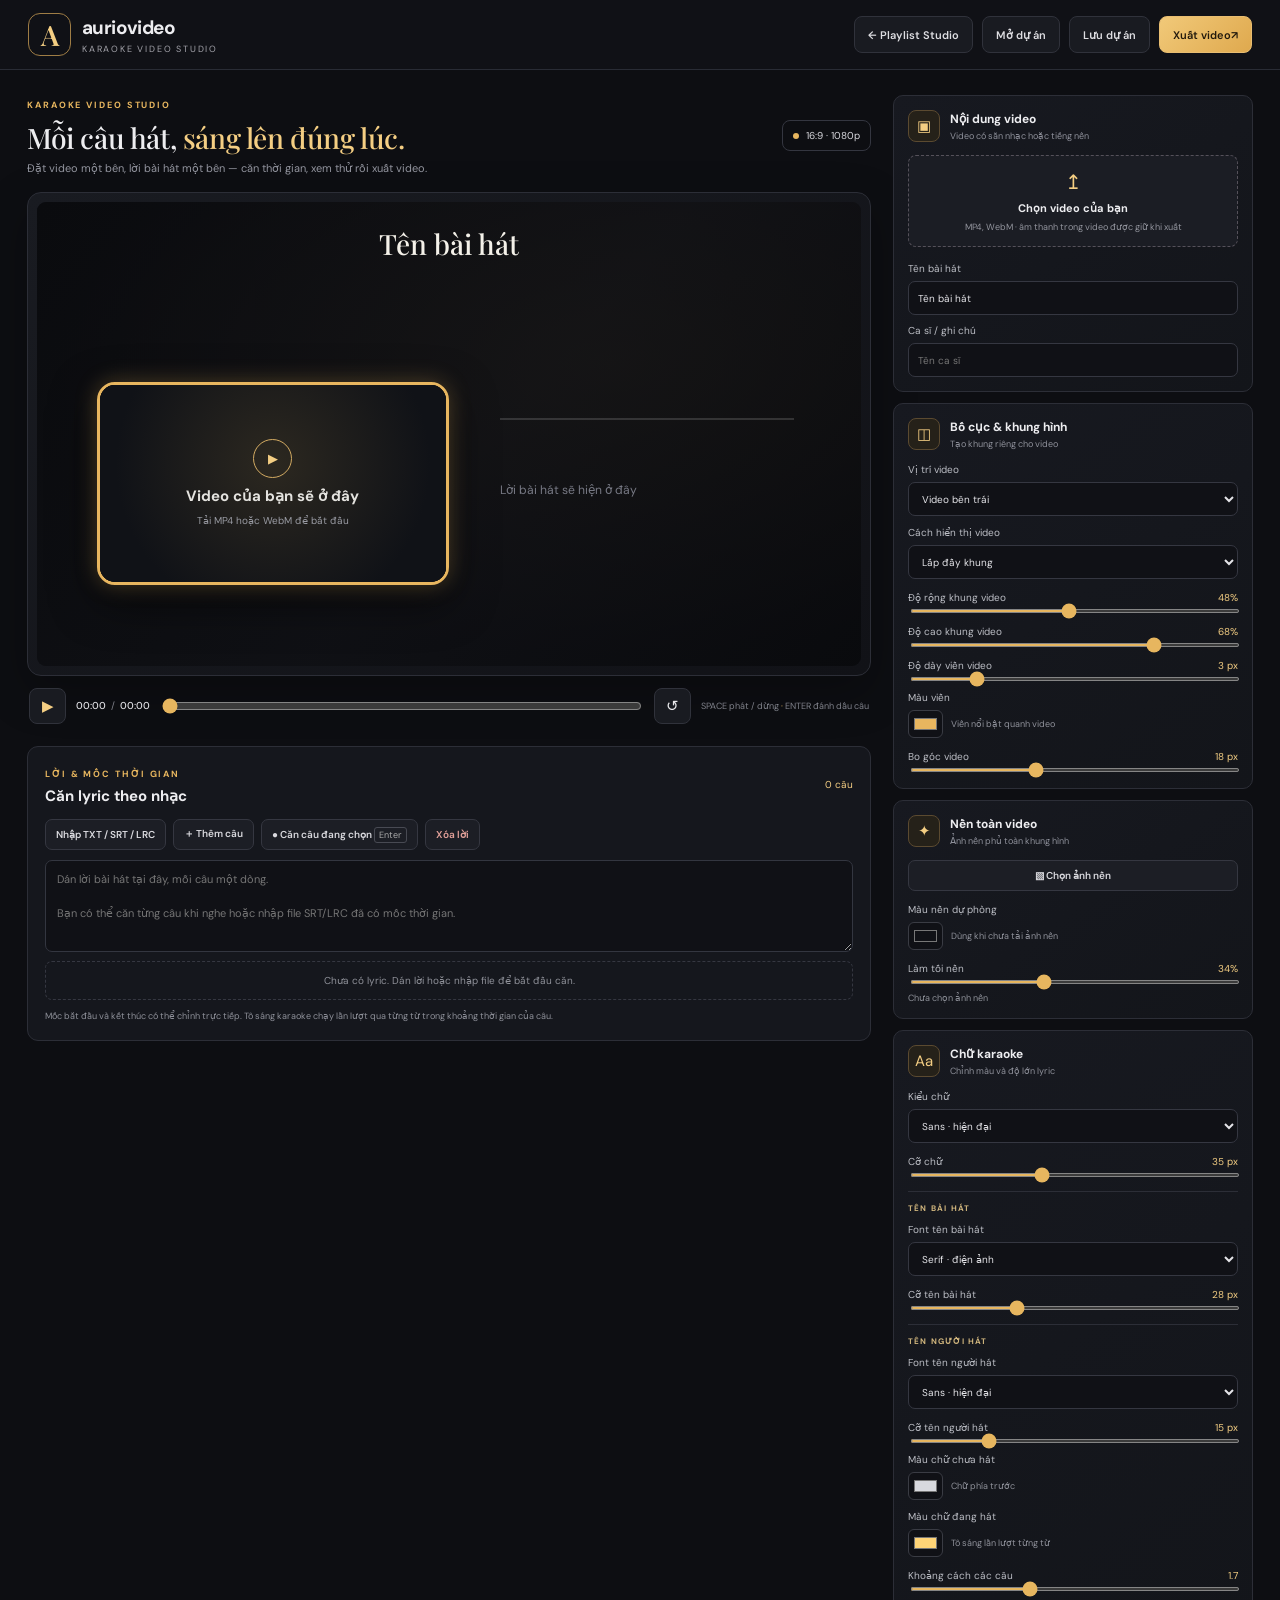
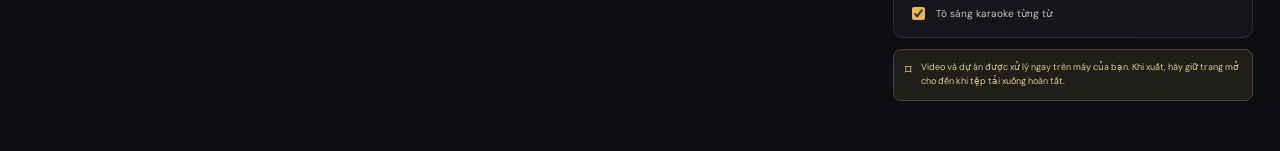
==== karaoke.html @ 1fdf6fb0 "first commit" ====
<!doctype html>
<html lang="vi">
<head>
  <meta charset="utf-8">
  <meta name="viewport" content="width=device-width, initial-scale=1">
  <meta name="theme-color" content="#0d0e12">
  <title>Karaoke Studio · auriovideo</title>
  <link rel="preconnect" href="https://fonts.googleapis.com">
  <link rel="preconnect" href="https://fonts.gstatic.com" crossorigin>
  <link href="https://fonts.googleapis.com/css2?family=DM+Sans:wght@400;500;600;700&family=Playfair+Display:wght@500;600;700&display=swap" rel="stylesheet">
  <link rel="stylesheet" href="./karaoke.css">
</head>
<body>
  <header class="karaoke-topbar">
    <a class="brand" href="./index.html" aria-label="Quay lại auriovideo">
      <span class="brand-mark">A</span>
      <span class="brand-copy"><strong>auriovideo</strong><small>KARAOKE VIDEO STUDIO</small></span>
    </a>
    <div class="topbar-actions">
      <a class="top-link" href="./index.html">← Playlist Studio</a>
      <button class="top-button" id="openProject">Mở dự án</button>
      <button class="top-button" id="saveProject">Lưu dự án</button>
      <button class="top-button top-primary" id="exportVideo">Xuất video <span>↗</span></button>
    </div>
    <button class="mobile-menu" id="mobileMenu" aria-label="Mở menu">☰</button>
  </header>

  <main class="karaoke-workspace">
    <section class="studio-column">
      <div class="page-heading">
        <div>
          <span class="eyebrow">KARAOKE VIDEO STUDIO</span>
          <h1>Mỗi câu hát, <em>sáng lên đúng lúc.</em></h1>
          <p>Đặt video một bên, lời bài hát một bên — căn thời gian, xem thử rồi xuất video.</p>
        </div>
        <span class="quality-badge"><i></i> 16:9 · 1080p</span>
      </div>

      <div class="stage-wrap">
        <div class="stage" id="stage">
          <div class="stage-background" id="stageBackground"></div>
          <div class="stage-shade"></div>
          <header class="stage-heading">
            <div class="song-title" id="songTitlePreview">Tên bài hát</div>
            <div class="song-artist" id="stageArtist"></div>
          </header>
          <div class="stage-content video-left" id="stageContent">
            <div class="video-shell" id="videoShell">
              <video id="sourceVideo" playsinline preload="metadata"></video>
              <div class="video-empty" id="videoEmpty">
                <span>▶</span>
                <strong>Video của bạn sẽ ở đây</strong>
                <small>Tải MP4 hoặc WebM để bắt đầu</small>
              </div>
            </div>
            <section class="lyric-panel" id="lyricPanel">
              <div class="lyric-progress"><i id="lyricProgress"></i></div>
              <div class="stage-lyrics" id="stageLyrics" aria-live="off">
                <p class="stage-placeholder">Lời bài hát sẽ hiện ở đây</p>
              </div>
            </section>
          </div>
          <div class="stage-loader" id="stageLoader" hidden><i></i> Đang chuẩn bị video…</div>
        </div>
      </div>

      <div class="transport">
        <button class="transport-button transport-play" id="playPause" aria-label="Phát hoặc tạm dừng">▶</button>
        <span class="transport-time"><b id="currentTime">00:00</b><span>/</span><b id="totalTime">00:00</b></span>
        <input id="seekBar" type="range" min="0" max="1000" value="0" aria-label="Tua video">
        <button class="transport-button" id="restartVideo" aria-label="Về đầu video">↺</button>
        <span class="key-hint">SPACE phát / dừng <i>·</i> ENTER đánh dấu câu</span>
      </div>

      <section class="lyrics-editor">
        <div class="lyrics-editor-head">
          <div><span class="eyebrow">LỜI & MỐC THỜI GIAN</span><h2>Căn lyric theo nhạc</h2></div>
          <span class="cue-count" id="cueCount">0 câu</span>
        </div>
        <div class="lyrics-actions">
          <button class="secondary-button" id="importLyrics">Nhập TXT / SRT / LRC</button>
          <button class="secondary-button" id="addCue">＋ Thêm câu</button>
          <button class="secondary-button" id="markCue">● Căn câu đang chọn <kbd>Enter</kbd></button>
          <button class="secondary-button secondary-danger" id="clearLyrics">Xóa lời</button>
        </div>
        <textarea id="lyricsInput" class="lyrics-input" placeholder="Dán lời bài hát tại đây, mỗi câu một dòng.&#10;&#10;Bạn có thể căn từng câu khi nghe hoặc nhập file SRT/LRC đã có mốc thời gian."></textarea>
        <div class="cue-list" id="cueList"></div>
        <p class="footnote">Mốc bắt đầu và kết thúc có thể chỉnh trực tiếp. Tô sáng karaoke chạy lần lượt qua từng từ trong khoảng thời gian của câu.</p>
      </section>
    </section>

    <aside class="settings-column">
      <section class="settings-card">
        <div class="card-title"><span class="card-icon">▣</span><div><h2>Nội dung video</h2><p>Video có sẵn nhạc hoặc tiếng nền</p></div></div>
        <button class="upload-box" id="chooseVideo">
          <span class="upload-icon">↥</span><strong id="videoFileName">Chọn video của bạn</strong>
          <small>MP4, WebM · âm thanh trong video được giữ khi xuất</small>
        </button>
        <div class="mini-controls">
          <label class="input-label" for="songTitle">Tên bài hát</label>
          <input class="text-input" id="songTitle" value="Tên bài hát" placeholder="Tên bài hát">
          <label class="input-label" for="artistName">Ca sĩ / ghi chú</label>
          <input class="text-input" id="artistName" value="" placeholder="Tên ca sĩ">
        </div>
        <input type="file" id="videoFile" accept="video/mp4,video/webm,video/quicktime" hidden>
        <input type="file" id="lyricsFile" accept=".txt,.srt,.lrc,text/plain" hidden>
        <input type="file" id="backgroundFile" accept="image/*" hidden>
        <input type="file" id="projectFile" accept=".json,application/json" hidden>
      </section>

      <section class="settings-card">
        <div class="card-title"><span class="card-icon">◫</span><div><h2>Bố cục & khung hình</h2><p>Tạo khung riêng cho video</p></div></div>
        <label class="control-label" for="videoSide">Vị trí video</label>
        <select class="select-input" id="videoSide"><option value="left">Video bên trái</option><option value="right">Video bên phải</option></select>
        <label class="control-label" for="videoFit">Cách hiển thị video</label>
        <select class="select-input" id="videoFit"><option value="cover">Lấp đầy khung</option><option value="contain">Hiện trọn video</option></select>
        <label class="range-label" for="videoSize"><span>Độ rộng khung video</span><output id="videoSizeValue">48%</output></label>
        <input class="range-input" id="videoSize" type="range" min="35" max="62" value="48">
        <label class="range-label" for="videoHeight"><span>Độ cao khung video</span><output id="videoHeightValue">68%</output></label>
        <input class="range-input" id="videoHeight" type="range" min="38" max="78" value="68">
        <label class="range-label" for="borderWidth"><span>Độ dày viền video</span><output id="borderWidthValue">3 px</output></label>
        <input class="range-input" id="borderWidth" type="range" min="0" max="16" value="3">
        <label class="control-label" for="borderColor">Màu viền</label>
        <div class="color-row"><input id="borderColor" type="color" value="#e8b65f"><span>Viền nổi bật quanh video</span></div>
        <label class="range-label" for="borderRadius"><span>Bo góc video</span><output id="borderRadiusValue">18 px</output></label>
        <input class="range-input" id="borderRadius" type="range" min="0" max="48" value="18">
      </section>

      <section class="settings-card">
        <div class="card-title"><span class="card-icon">✦</span><div><h2>Nền toàn video</h2><p>Ảnh nền phủ toàn khung hình</p></div></div>
        <button class="secondary-button full-button" id="chooseBackground">▧ Chọn ảnh nền</button>
        <div class="control-label background-label">Màu nền dự phòng</div>
        <div class="color-row"><input id="backgroundColor" type="color" value="#101116"><span>Dùng khi chưa tải ảnh nền</span></div>
        <label class="range-label" for="backgroundDim"><span>Làm tối nền</span><output id="backgroundDimValue">34%</output></label>
        <input class="range-input" id="backgroundDim" type="range" min="0" max="85" value="34">
        <button class="text-button" id="removeBackground" hidden>Bỏ ảnh nền</button>
        <div class="asset-name" id="backgroundName">Chưa chọn ảnh nền</div>
      </section>

      <section class="settings-card">
        <div class="card-title"><span class="card-icon">Aa</span><div><h2>Chữ karaoke</h2><p>Chỉnh màu và độ lớn lyric</p></div></div>
        <label class="control-label" for="fontFamily">Kiểu chữ</label>
        <select class="select-input" id="fontFamily"><option value="sans">Sans · hiện đại</option><option value="serif">Serif · điện ảnh</option></select>
        <label class="range-label" for="fontSize"><span>Cỡ chữ</span><output id="fontSizeValue">35 px</output></label>
        <input class="range-input" id="fontSize" type="range" min="20" max="58" value="35">
        <div class="text-style-divider">TÊN BÀI HÁT</div>
        <label class="control-label" for="titleFontFamily">Font tên bài hát</label>
        <select class="select-input" id="titleFontFamily"><option value="serif">Serif · điện ảnh</option><option value="sans">Sans · hiện đại</option></select>
        <label class="range-label" for="titleFontSize"><span>Cỡ tên bài hát</span><output id="titleFontSizeValue">28 px</output></label>
        <input class="range-input" id="titleFontSize" type="range" min="16" max="54" value="28">
        <div class="text-style-divider">TÊN NGƯỜI HÁT</div>
        <label class="control-label" for="artistFontFamily">Font tên người hát</label>
        <select class="select-input" id="artistFontFamily"><option value="sans">Sans · hiện đại</option><option value="serif">Serif · điện ảnh</option></select>
        <label class="range-label" for="artistFontSize"><span>Cỡ tên người hát</span><output id="artistFontSizeValue">15 px</output></label>
        <input class="range-input" id="artistFontSize" type="range" min="10" max="32" value="15">
        <label class="control-label" for="lyricColor">Màu chữ chưa hát</label>
        <div class="color-row"><input id="lyricColor" type="color" value="#d8d9de"><span>Chữ phía trước</span></div>
        <label class="control-label" for="highlightColor">Màu chữ đang hát</label>
        <div class="color-row"><input id="highlightColor" type="color" value="#ffd477"><span>Tô sáng lần lượt từng từ</span></div>
        <label class="range-label" for="lineSpacing"><span>Khoảng cách các câu</span><output id="lineSpacingValue">1.7</output></label>
        <input class="range-input" id="lineSpacing" type="range" min="12" max="26" value="17">
        <label class="check-control"><input id="wordHighlight" type="checkbox" checked><span>Tô sáng karaoke từng từ</span></label>
      </section>

      <div class="privacy-callout"><span>⌑</span><p>Video và dự án được xử lý ngay trên máy của bạn. Khi xuất, hãy giữ trang mở cho đến khi tệp tải xuống hoàn tất.</p></div>
    </aside>
  </main>

  <div class="toast" id="toast" role="status" aria-live="polite"></div>
  <script src="./karaoke.js"></script>
</body>
</html>
---- karaoke.css ----
:root {
  color-scheme: dark;
  --bg: #0d0e12;
  --panel: #15171d;
  --panel-deep: #101116;
  --line: #292c35;
  --muted: #92949e;
  --text: #ededf0;
  --gold: #e7b65f;
  --gold-light: #f4ce83;
  font-family: "DM Sans", sans-serif;
}
* { box-sizing: border-box; }
body { margin: 0; background: var(--bg); color: var(--text); font-size: 13px; }
button, input, select, textarea { font: inherit; color: inherit; }
button { cursor: pointer; }
.karaoke-topbar { height: 70px; display: flex; align-items: center; justify-content: space-between; gap: 20px; padding: 9px 28px; border-bottom: 1px solid var(--line); background: #101116; }
.brand { display: flex; align-items: center; gap: 11px; color: inherit; text-decoration: none; }
.brand-mark { width: 43px; height: 43px; display: grid; place-items: center; border: 1px solid #9f7d45; border-radius: 12px; color: var(--gold-light); font: 600 28px "Playfair Display",serif; }
.brand-copy { display: grid; gap: 3px; }
.brand-copy strong { font-size: 19px; letter-spacing: -.6px; }
.brand-copy small { color: #a3a3aa; font-size: 9px; letter-spacing: 1.8px; }
.topbar-actions { display: flex; align-items: center; gap: 9px; }
.top-link, .top-button { min-height: 37px; display: inline-flex; align-items: center; justify-content: center; padding: 0 13px; border: 1px solid #30323b; border-radius: 8px; background: #191b21; color: #dddde1; text-decoration: none; font-size: 11px; font-weight: 600; }
.top-link:hover, .top-button:hover { border-color: #8e7143; }
.top-primary { border-color: #e8bd71; background: linear-gradient(135deg,#f1c979,#dfa94e); color: #231a0d; }
.top-primary:disabled { opacity: .7; cursor: wait; }
.mobile-menu { display: none; width: 38px; height: 38px; border: 1px solid var(--line); border-radius: 8px; background: transparent; }
.karaoke-workspace { display: grid; grid-template-columns: minmax(0,1fr) 360px; align-items: start; gap: 22px; max-width: 1660px; margin: 0 auto; padding: 25px 27px 50px; }
.studio-column { min-width: 0; }
.page-heading { display: flex; align-items: center; justify-content: space-between; gap: 20px; margin: 0 0 17px; }
.eyebrow { color: var(--gold); font-size: 9px; font-weight: 700; letter-spacing: 1.9px; }
h1 { margin: 7px 0 5px; font: 500 clamp(23px,2.2vw,31px) "Playfair Display",serif; letter-spacing: -.4px; }
h1 em { color: var(--gold-light); font-style: normal; }
.page-heading p { margin: 0; color: var(--muted); font-size: 11px; }
.quality-badge { flex: 0 0 auto; padding: 8px 10px; border: 1px solid #343640; border-radius: 8px; color: #d9d9de; font-size: 10px; }
.quality-badge i { display: inline-block; width: 6px; height: 6px; margin-right: 4px; border-radius: 50%; background: var(--gold); }
.stage-wrap { padding: 9px; border: 1px solid #2c2e37; border-radius: 14px; background: linear-gradient(145deg,#191b21,#111217); box-shadow: 0 16px 45px #0004; }
.stage { position: relative; isolation: isolate; overflow: hidden; width: 100%; aspect-ratio: 16/9; border-radius: 9px; background: #11131a; }
.stage-background { position: absolute; z-index: -3; inset: 0; background-position: center; background-size: cover; background-color: #101116; }
.stage-shade { position: absolute; z-index: -2; inset: 0; background: linear-gradient(130deg,#08090c82,#111217a8 54%,#08090ca8); }
.stage-heading { position: absolute; z-index: 2; top: 5%; left: 5%; right: 5%; text-align: center; }
.stage-heading .song-title { max-width: 100%; font: 500 clamp(16px,2vw,28px) "Playfair Display",serif; }
.stage-heading .song-artist { font: 400 clamp(10px,1.1vw,15px) "DM Sans",sans-serif; }
.stage-content { position: absolute; inset: 0; display: flex; align-items: center; justify-content: space-evenly; gap: 4%; padding: 16% 5.5% 4%; }
.stage-content.video-right { flex-direction: row-reverse; }
.video-shell { position: relative; flex: 0 1 var(--video-size,48%); width: var(--video-size,48%); height: var(--video-height,68%); min-width: 30%; overflow: hidden; border: var(--video-border,3px) solid var(--border-color,#e8b65f); border-radius: var(--video-radius,18px); background: #07080a; box-shadow: 0 0 22px color-mix(in srgb,var(--border-color,#e8b65f) 29%,transparent),0 15px 45px #0009; }
.video-shell video { display: block; width: 100%; height: 100%; object-fit: var(--video-fit,cover); background: #08090c; }
.video-empty { position: absolute; inset: 0; display: flex; flex-direction: column; align-items: center; justify-content: center; gap: 8px; padding: 15px; color: #e4e3df; background: radial-gradient(circle at 50% 40%,#2c2820,#101217 75%); text-align: center; }
.video-empty[hidden] { display: none; }
.video-empty > span { display: grid; place-items: center; width: 39px; height: 39px; border: 1px solid #d2aa62; border-radius: 50%; color: var(--gold-light); font-size: 13px; }
.video-empty strong { font-size: clamp(10px,1.2vw,15px); }
.video-empty small { color: #999ba3; font-size: clamp(8px,.8vw,10px); }
.lyric-panel { flex: 0 1 42%; width: 42%; min-width: 30%; display: flex; flex-direction: column; justify-content: center; min-height: 66%; padding: 2% 1%; text-align: left; }
.song-title { overflow: hidden; color: #f4f1e9; text-overflow: ellipsis; white-space: nowrap; }
.song-artist { min-height: 1.5em; margin-top: 4px; overflow: hidden; color: #c3c4ca; text-overflow: ellipsis; white-space: nowrap; }
.lyric-progress { width: 100%; height: 2px; margin: 0 0 12px; overflow: hidden; background: #ffffff25; }
.lyric-progress i { display: block; width: 0; height: 100%; background: var(--highlight-color,#ffd477); box-shadow: 0 0 9px var(--highlight-color,#ffd477); transition: width .12s linear; }
.stage-lyrics { display: flex; flex-direction: column; justify-content: center; gap: 8px; min-height: 116px; max-height: 44%; overflow: hidden; }
.stage-lyrics p { margin: 0; overflow: hidden; color: var(--lyric-color,#d8d9de); font-size: clamp(9px,1.05vw,14px); line-height: var(--line-height,1.7); text-overflow: ellipsis; white-space: nowrap; transition: color .2s,opacity .2s,transform .2s; }
.stage-lyrics p.past { opacity: .32; }
.stage-lyrics p.upcoming { opacity: .48; }
.stage-lyrics p.active { color: #fff; opacity: 1; font-weight: 700; transform: translateX(2px); }
.karaoke-word { color: var(--lyric-color,#d8d9de); transition: color .08s,text-shadow .08s; }
.karaoke-word.sung { color: var(--highlight-color,#ffd477); text-shadow: 0 0 12px color-mix(in srgb,var(--highlight-color,#ffd477) 45%,transparent); }
.stage-placeholder { color: #777984!important; font-size: clamp(9px,.95vw,13px)!important; font-weight: 400!important; }
.stage-loader { position: absolute; inset: 0; display: flex; align-items: center; justify-content: center; gap: 10px; background: #0d0e12ce; color: #f0d59f; font-size: 12px; }
.stage-loader[hidden] { display: none; }
.stage-loader i { width: 16px; height: 16px; border: 2px solid #ffffff40; border-top-color: var(--gold); border-radius: 50%; animation: loader-spin .7s linear infinite; }
@keyframes loader-spin { to { transform: rotate(360deg); } }
.transport { display: flex; align-items: center; gap: 10px; margin: 12px 2px 22px; }
.transport-button { flex: 0 0 37px; height: 36px; border: 1px solid #30323b; border-radius: 8px; background: #191b21; color: #e8e8eb; font-size: 15px; }
.transport-button:hover { border-color: #987748; color: var(--gold-light); }
.transport-play { color: var(--gold-light); }
.transport-time { display: flex; gap: 5px; white-space: nowrap; color: #dddde1; font-size: 10px; font-variant-numeric: tabular-nums; }
.transport-time b { font-weight: 500; }
.transport-time span, .key-hint { color: #7f818a; }
#seekBar { flex: 1; min-width: 35px; accent-color: var(--gold); }
.key-hint { white-space: nowrap; font-size: 9px; }
.key-hint i { color: var(--gold); font-style: normal; }
.lyrics-editor { padding: 17px; border: 1px solid #2c2e37; border-radius: 11px; background: var(--panel); }
.lyrics-editor-head { display: flex; align-items: center; justify-content: space-between; gap: 12px; }
.lyrics-editor h2 { margin: 5px 0 0; font-size: 15px; }
.cue-count { color: var(--gold-light); font-size: 10px; }
.lyrics-actions { display: flex; flex-wrap: wrap; gap: 7px; margin: 13px 0 10px; }
.secondary-button { min-height: 31px; padding: 0 10px; border: 1px solid #353741; border-radius: 7px; background: #1c1e25; color: #d9d9de; font-size: 10px; font-weight: 600; }
.secondary-button:hover { border-color: #8e7143; color: var(--gold-light); }
.secondary-danger { color: #e2a099; }
kbd { padding: 1px 4px; border: 1px solid #484a53; border-radius: 3px; color: #aaa; font: 9px "DM Sans",sans-serif; }
.lyrics-input { display: block; width: 100%; min-height: 92px; padding: 10px 11px; resize: vertical; border: 1px solid #333640; border-radius: 7px; outline: none; background: #101116; color: #e5e5e8; font-size: 11px; line-height: 1.55; }
.lyrics-input:focus, .text-input:focus, .select-input:focus { border-color: #967747; }
.cue-list { display: grid; gap: 5px; margin-top: 9px; }
.cue-row { display: grid; grid-template-columns: 27px minmax(0,1fr) 78px 78px 27px; align-items: center; gap: 6px; padding: 6px 7px; border: 1px solid #2c2e37; border-radius: 7px; background: #191b21; }
.cue-row.active { border-color: #a48249; background: #211f1b; }
.cue-row.selected:not(.active) { border-color: #6a5a3c; }
.empty-cues { padding: 12px; border: 1px dashed #353741; border-radius: 7px; color: #8f9199; text-align: center; font-size: 10px; }
.cue-index { color: #8d909a; text-align: center; font-size: 9px; }
.cue-text { overflow: hidden; color: #e1e1e5; font-size: 10px; text-overflow: ellipsis; white-space: nowrap; }
.cue-row input { min-width: 0; width: 100%; height: 27px; padding: 0 5px; border: 1px solid #383a44; border-radius: 5px; background: #101116; color: #e2e2e5; font-size: 9px; font-variant-numeric: tabular-nums; }
.cue-row button { width: 26px; height: 26px; border: 0; border-radius: 5px; background: transparent; color: #a1a2a9; }
.cue-row button:hover { color: #f39b8e; background: #392321; }
.footnote { margin: 10px 0 0; color: #8e9099; font-size: 9px; line-height: 1.55; }
.settings-column { display: grid; gap: 11px; min-width: 0; }
.settings-card { padding: 14px; border: 1px solid #2c2e37; border-radius: 10px; background: linear-gradient(145deg,#171920,#13151a); }
.card-title { display: flex; align-items: center; gap: 10px; margin-bottom: 13px; }
.card-icon { display: grid; place-items: center; flex: 0 0 32px; width: 32px; height: 32px; border: 1px solid #5b4a30; border-radius: 8px; color: var(--gold-light); background: #252119; font-size: 15px; }
.card-title h2 { margin: 0; font-size: 12px; }
.card-title p { margin: 3px 0 0; color: #8e909a; font-size: 9px; }
.upload-box { width: 100%; min-height: 92px; display: flex; flex-direction: column; align-items: center; justify-content: center; gap: 6px; padding: 10px; border: 1px dashed #55515a; border-radius: 8px; background: #1b1d24; }
.upload-box:hover { border-color: var(--gold); background: #222128; }
.upload-icon { color: var(--gold-light); font-size: 20px; }
.upload-box strong { font-size: 11px; }
.upload-box small { color: #92949d; font-size: 9px; text-align: center; }
.mini-controls { display: grid; grid-template-columns: 1fr; gap: 5px; margin-top: 11px; }
.input-label, .control-label { display: block; margin: 10px 0 6px; color: #bcbec5; font-size: 10px; }
.text-style-divider { margin: 14px 0 5px; padding-top: 11px; border-top: 1px solid #2c2e37; color: #d2b77e; font-size: 8px; font-weight: 700; letter-spacing: 1.2px; }
.text-input, .select-input { display: block; width: 100%; height: 34px; padding: 0 9px; border: 1px solid #353741; border-radius: 7px; outline: none; background: #101116; color: #e4e4e8; font-size: 10px; }
.mini-controls .input-label { margin: 4px 0 1px; }
.range-label { display: flex; align-items: center; justify-content: space-between; gap: 8px; margin: 12px 0 5px; color: #bcbec5; font-size: 10px; }
.range-label output { color: var(--gold-light); font-variant-numeric: tabular-nums; }
.range-input { display: block; width: 100%; height: 4px; accent-color: var(--gold); }
.color-row { display: flex; align-items: center; gap: 8px; color: #8f919a; font-size: 9px; }
.color-row input[type=color] { width: 35px; height: 28px; padding: 3px; border: 1px solid #3a3c44; border-radius: 6px; background: #101116; cursor: pointer; }
.background-label { margin-top: 12px; }
.full-button { width: 100%; }
.asset-name { margin-top: 8px; overflow: hidden; color: #8d9098; font-size: 9px; text-overflow: ellipsis; white-space: nowrap; }
.text-button { margin-top: 7px; padding: 0; border: 0; background: transparent; color: #dfa39a; font-size: 9px; }
.text-button[hidden] { display: none; }
.check-control { display: flex; align-items: center; gap: 8px; margin-top: 13px; color: #c3c4c9; font-size: 10px; }
.check-control input { accent-color: var(--gold); }
.privacy-callout { display: flex; gap: 9px; padding: 11px; border: 1px solid #4b402e; border-radius: 8px; background: #201e19; color: #ddc894; }
.privacy-callout > span { color: var(--gold-light); }
.privacy-callout p { margin: 0; font-size: 9px; line-height: 1.55; }
.hidden-video { position: fixed; width: 1px; height: 1px; opacity: 0; pointer-events: none; }
.toast { position: fixed; z-index: 20; left: 50%; bottom: 19px; max-width: min(90vw,440px); transform: translate(-50%,18px); opacity: 0; pointer-events: none; padding: 11px 15px; border: 1px solid #51452f; border-radius: 8px; background: #211f1b; color: #f0dcaf; box-shadow: 0 10px 34px #0009; transition: .2s; font-size: 11px; }
.toast.show { opacity: 1; transform: translate(-50%,0); }
@media (max-width: 1100px) {
  .karaoke-workspace { grid-template-columns: minmax(0,1fr) 320px; gap: 14px; padding: 20px 16px 35px; }
  .key-hint { display: none; }
}
@media (max-width: 800px) {
  .karaoke-workspace { grid-template-columns: minmax(0,1fr); padding: 17px 13px 32px; }
  .settings-column { grid-template-columns: repeat(2,minmax(0,1fr)); align-items: start; }
  .settings-column .privacy-callout { grid-column: 1/-1; }
}
@media (max-width: 560px) {
  .karaoke-topbar { height: 62px; padding: 8px 12px; }
  .brand-mark { width: 37px; height: 37px; font-size: 25px; }
  .brand-copy strong { font-size: 17px; }
  .brand-copy small { font-size: 7px; letter-spacing: 1.3px; }
  .topbar-actions { display: none; position: absolute; z-index: 10; top: 61px; left: 0; right: 0; padding: 10px; border-bottom: 1px solid var(--line); background: #111217; }
  .topbar-actions.open { display: flex; justify-content: flex-end; }
  .mobile-menu { display: block; }
  .karaoke-workspace { padding: 15px 9px 28px; }
  .page-heading { align-items: flex-end; gap: 7px; }
  h1 { font-size: 21px; }
  .page-heading p { max-width: 300px; font-size: 9px; line-height: 1.45; }
  .quality-badge { padding: 7px; font-size: 8px; }
  .stage-wrap { padding: 5px; border-radius: 9px; }
  .stage { border-radius: 6px; }
  .stage-heading { top: 4%; }
  .stage-content { gap: 3%; padding: 18% 4% 4%; }
  .video-shell { min-width: 30%; }
  .lyric-panel { min-width: 32%; min-height: 60%; }
  .stage-lyrics { min-height: 75px; gap: 5px; }
  .lyric-progress { margin-bottom: 7px; }
  .transport { gap: 6px; margin: 9px 0 16px; }
  .transport-button { flex-basis: 32px; height: 32px; }
  .transport-time { gap: 3px; font-size: 9px; }
  .lyrics-editor { padding: 12px 9px; }
  .lyrics-actions { gap: 5px; }
  .secondary-button { padding: 0 7px; font-size: 9px; }
  .cue-row { grid-template-columns: 21px minmax(0,1fr) 61px 61px 24px; gap: 4px; padding: 5px 4px; }
  .cue-row input { font-size: 8px; }
  .cue-index, .cue-text { font-size: 8px; }
  .settings-column { grid-template-columns: 1fr; }
}
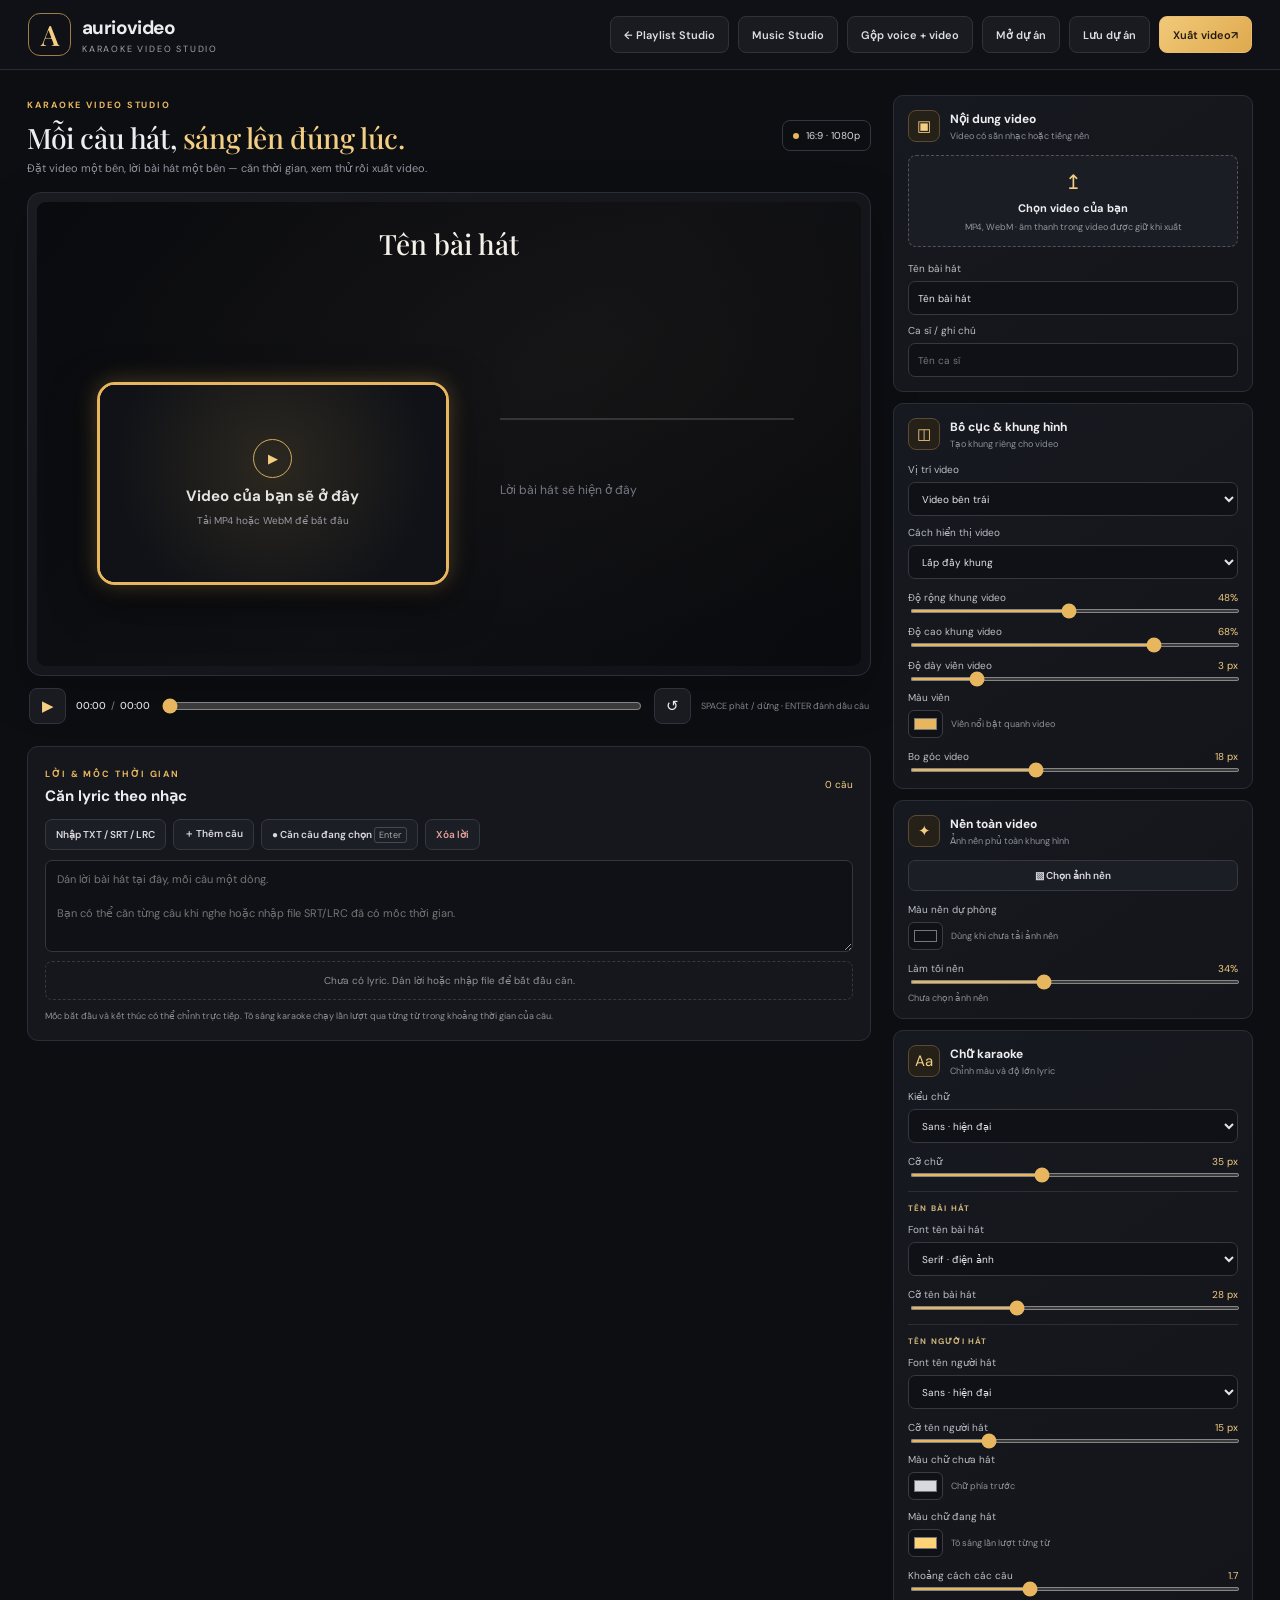
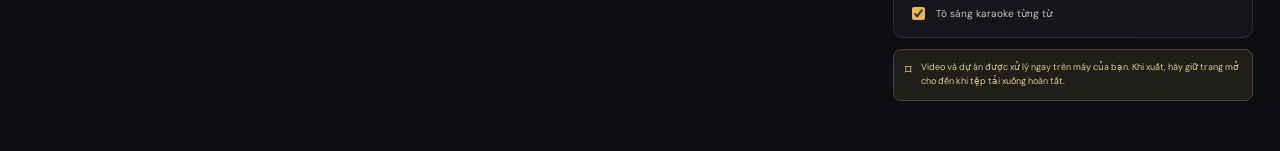
==== commit 32fc00d0: "[upd]" ====
--- a/karaoke.html
+++ b/karaoke.html
@@ -18,6 +18,8 @@
     </a>
     <div class="topbar-actions">
       <a class="top-link" href="./index.html">← Playlist Studio</a>
+      <a class="top-link" href="./music.html">Music Studio</a>
+      <a class="top-link" href="./video-mix.html">Gộp voice + video</a>
       <button class="top-button" id="openProject">Mở dự án</button>
       <button class="top-button" id="saveProject">Lưu dự án</button>
       <button class="top-button top-primary" id="exportVideo">Xuất video <span>↗</span></button>
